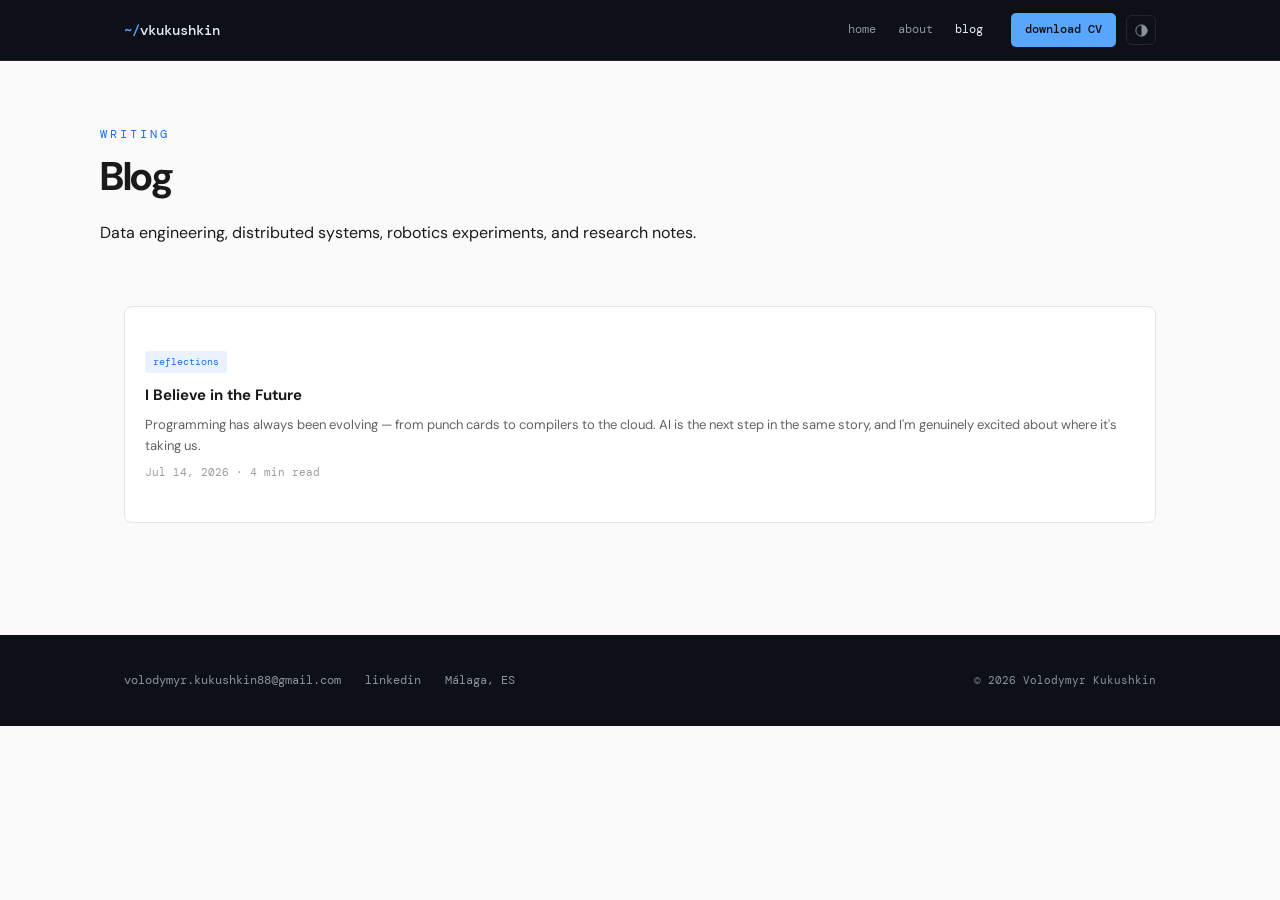
==== blog/index.html @ 997ff1c3 "addinitial page" ====
<!DOCTYPE html>
<html lang="en">
<head>
<meta charset="UTF-8">
<meta name="viewport" content="width=device-width, initial-scale=1.0">
<script>try{var t=localStorage.getItem('theme');if(t)document.documentElement.setAttribute('data-theme',t);}catch(e){}</script>
<title>Blog — Volodymyr Kukushkin</title>
<link rel="preconnect" href="https://fonts.googleapis.com">
<link rel="preconnect" href="https://fonts.gstatic.com" crossorigin>
<link href="https://fonts.googleapis.com/css2?family=DM+Mono:wght@400;500&family=DM+Sans:wght@300;400;500;600;700&display=swap" rel="stylesheet">
<link rel="stylesheet" href="../styles.css">
</head>
<body>

<nav class="nav">
  <div class="container nav-inner">
    <a class="logo" href="../index.html"><span class="tilde">~/</span>vkukushkin</a>
    <div class="nav-links">
      <a href="../index.html">home</a>
      <a href="../about.html">about</a>
      <a href="index.html" class="active">blog</a>
    </div>
    <div class="nav-end">
      <a class="nav-cta" href="../assets/Volodymyr_Kukushkin_CV.pdf" download>download CV</a>
      <button class="theme-toggle" id="themeToggle" type="button" aria-label="Toggle color theme" title="Switch theme">
        <svg width="15" height="15" viewBox="0 0 24 24" fill="none" stroke="currentColor" stroke-width="1.6" stroke-linecap="round" stroke-linejoin="round"><circle cx="12" cy="12" r="9"/><path d="M12 3a9 9 0 0 1 0 18z" fill="currentColor" stroke="none"/></svg>
      </button>
    </div>
  </div>
</nav>

<div class="container about-hero">
  <div class="kicker">WRITING</div>
  <h1>Blog</h1>
  <p class="lede" style="margin-top:12px">Data engineering, distributed systems, robotics experiments, and research notes.</p>
</div>

<div class="container" style="padding-bottom:80px">
  <div class="blog-grid">
    <a class="blog-card real" href="i-believe-in-the-future/index.html">
      <span class="blog-tag">reflections</span>
      <h3>I Believe in the Future</h3>
      <p style="font-size:13px;color:var(--text-2);margin-top:8px;line-height:1.6">Programming has always been evolving — from punch cards to compilers to the cloud. AI is the next step in the same story, and I'm genuinely excited about where it's taking us.</p>
      <div class="date">Jul 14, 2026 · 4 min read</div>
    </a>
  </div>
</div>

<footer class="footer">
  <div class="container footer-inner">
    <a href="mailto:volodymyr.kukushkin88@gmail.com">volodymyr.kukushkin88@gmail.com</a>
    <a href="https://www.linkedin.com/in/volodymyr-kukushkin-88" target="_blank" rel="noopener">linkedin</a>
    <span>Málaga, ES</span>
    <span class="copy">© 2026 Volodymyr Kukushkin</span>
  </div>
</footer>

<script>
document.getElementById('themeToggle').addEventListener('click', function () {
  var n = document.documentElement.getAttribute('data-theme') === 'silver' ? 'dark' : 'silver';
  document.documentElement.setAttribute('data-theme', n);
  try { localStorage.setItem('theme', n); } catch (e) {}
});
</script>

</body>
</html>
---- styles.css ----
/* ============================================
   vkukushkin.dev — Design System
   Fonts: DM Mono (labels/code) + DM Sans (body)
   Aesthetic: terminal-dark hero, clean light body
   ============================================ */

:root {
  --ink: #0d1117;          /* dark surface (hero, nav, footer) */
  --ink-2: #161b22;        /* dark surface raised */
  --ink-border: #21262d;
  --paper: #fafafa;        /* light page bg */
  --card: #ffffff;
  --line: #e6e6e3;
  --line-strong: #cfcfcb;
  --text: #1a1a18;
  --text-2: #62625e;
  --text-3: #9c9c96;
  --text-inv: #e6edf3;
  --text-inv-2: #8b949e;
  --accent: #58a6ff;       /* terminal blue */
  --accent-dark: #1f6feb;
  --accent-soft: #eaf2fd;  /* accent tint (tags, icons) */
  --mono: 'DM Mono', ui-monospace, monospace;
  --sans: 'DM Sans', system-ui, sans-serif;
  --radius: 8px;
  --radius-lg: 14px;
  --maxw: 1080px;
}

/* ============================================
   SILVER theme — same layout, platinum/graphite
   palette. Toggled via data-theme="silver" on <html>.
   Only color values change here; a few structural
   tweaks (hero glow, card top border) live in the
   [data-theme="silver"] rules further down.
   ============================================ */
:root[data-theme="silver"] {
  --ink: #e8eaee;          /* silver surface (hero, nav, footer) */
  --ink-2: #dde0e6;        /* silver raised / grid lines */
  --ink-border: #cfd3da;
  --paper: #f4f5f7;        /* platinum page bg */
  --card: #ffffff;
  --line: #cfd3da;
  --line-strong: #cfd3da;
  --text: #24282f;         /* graphite */
  --text-2: #5a616c;
  --text-3: #9aa0aa;
  --text-inv: #24282f;     /* text on the (now light) hero/nav */
  --text-inv-2: #5a616c;
  --accent: #3d4450;       /* dark steel */
  --accent-dark: #3d4450;
  --accent-soft: #eceef2;
}

* { box-sizing: border-box; margin: 0; padding: 0; }

html { scroll-behavior: smooth; }

body {
  font-family: var(--sans);
  background: var(--paper);
  color: var(--text);
  line-height: 1.6;
  -webkit-font-smoothing: antialiased;
}

.container { max-width: var(--maxw); margin: 0 auto; padding: 0 24px; }

/* ---------- Nav ---------- */
.nav {
  background: var(--ink);
  border-bottom: 1px solid var(--ink-border);
  position: sticky;
  top: 0;
  z-index: 100;
}

.nav-inner {
  display: flex;
  align-items: center;
  gap: 28px;
  height: 60px;
}

.logo {
  font-family: var(--mono);
  font-size: 14px;
  font-weight: 500;
  color: var(--text-inv);
  text-decoration: none;
}

.logo .tilde { color: var(--accent); }

.nav-links {
  display: flex;
  gap: 22px;
  margin-left: auto;
}

.nav-links a {
  font-family: var(--mono);
  font-size: 12px;
  color: var(--text-inv-2);
  text-decoration: none;
  transition: color 0.15s;
}

.nav-links a:hover, .nav-links a.active { color: var(--text-inv); }

.nav-cta {
  font-family: var(--mono);
  font-size: 12px;
  font-weight: 500;
  color: var(--ink);
  background: var(--accent);
  padding: 7px 14px;
  border-radius: 5px;
  text-decoration: none;
  transition: background 0.15s;
}

.nav-cta:hover { background: #79b8ff; }

/* ---------- Hero ---------- */
.hero {
  background: var(--ink);
  position: relative;
  overflow: hidden;
}

.hero::before {
  content: '';
  position: absolute;
  inset: 0;
  background-image:
    linear-gradient(var(--ink-2) 1px, transparent 1px),
    linear-gradient(90deg, var(--ink-2) 1px, transparent 1px);
  background-size: 36px 36px;
  opacity: 0.4;
}

.hero-inner {
  position: relative;
  padding: 84px 0 64px;
}

.hero-kicker {
  font-family: var(--mono);
  font-size: 12px;
  letter-spacing: 3px;
  color: var(--accent);
}

.hero h1 {
  font-size: clamp(40px, 7vw, 64px);
  font-weight: 700;
  color: var(--text-inv);
  letter-spacing: -2px;
  line-height: 1.05;
  margin-top: 16px;
}

.hero .thesis {
  font-size: 17px;
  font-weight: 300;
  color: var(--text-inv-2);
  max-width: 520px;
  margin-top: 18px;
  line-height: 1.7;
}

.hero-ctas { display: flex; gap: 12px; margin-top: 28px; flex-wrap: wrap; }

.btn {
  font-family: var(--mono);
  font-size: 13px;
  padding: 11px 22px;
  border-radius: 6px;
  text-decoration: none;
  transition: all 0.15s;
  display: inline-block;
}

.btn-primary { background: var(--accent); color: var(--ink); font-weight: 500; }
.btn-primary:hover { background: #79b8ff; }
.btn-ghost { border: 1px solid #30363d; color: var(--text-inv); }
.btn-ghost:hover { border-color: var(--accent); color: var(--accent); }

.hero-stats {
  display: flex;
  gap: 40px;
  margin-top: 48px;
  flex-wrap: wrap;
}

.stat .n {
  font-family: var(--mono);
  font-size: 26px;
  font-weight: 500;
  color: var(--text-inv);
}

.stat .l {
  font-size: 12px;
  color: var(--text-inv-2);
  margin-top: 2px;
}

/* ---------- Sections ---------- */
.section { padding: 64px 0; }
.section.tight { padding-top: 0; }

.kicker {
  font-family: var(--mono);
  font-size: 12px;
  letter-spacing: 3px;
  color: var(--accent-dark);
}

.section h2 {
  font-size: 30px;
  font-weight: 700;
  letter-spacing: -1px;
  margin-top: 8px;
}

.section .lede {
  font-size: 15px;
  color: var(--text-2);
  margin-top: 10px;
  max-width: 560px;
}

/* ---------- Interest cards ---------- */
.grid {
  display: grid;
  grid-template-columns: repeat(auto-fit, minmax(220px, 1fr));
  gap: 14px;
  margin-top: 28px;
}

.card {
  background: var(--card);
  border: 1px solid var(--line);
  border-radius: var(--radius);
  padding: 24px 20px;
  transition: border-color 0.15s, transform 0.15s;
}

.card:hover { border-color: var(--accent-dark); transform: translateY(-2px); }

.card .icon {
  width: 40px; height: 40px;
  border-radius: 8px;
  background: var(--accent-soft);
  display: flex; align-items: center; justify-content: center;
  color: var(--accent-dark);
}

.card h3 { font-size: 16px; font-weight: 600; margin-top: 14px; }
.card p { font-size: 13px; color: var(--text-2); margin-top: 6px; line-height: 1.6; }

/* ---------- Career story placeholder ---------- */
.story-slot {
  margin-top: 28px;
  border: 2px dashed var(--line-strong);
  border-radius: var(--radius-lg);
  padding: 48px 32px;
  display: flex;
  align-items: center;
  gap: 24px;
  background: var(--card);
}

.story-slot .note { font-size: 14px; color: var(--text-2); line-height: 1.7; }
.story-slot .note strong { color: var(--text); }

/* ---------- Blog cards ---------- */
.blog-grid {
  display: grid;
  grid-template-columns: repeat(auto-fit, minmax(240px, 1fr));
  gap: 14px;
  margin-top: 28px;
}

.blog-card {
  border: 1px dashed var(--line-strong);
  border-radius: var(--radius);
  padding: 40px 20px;
  text-align: center;
  color: var(--text-3);
}

.blog-card .soon {
  font-family: var(--mono);
  font-size: 12px;
  margin-top: 10px;
}

.blog-card.real {
  border-style: solid;
  border-color: var(--line);
  background: var(--card);
  text-align: left;
  cursor: pointer;
  transition: border-color 0.15s;
}

.blog-card.real:hover { border-color: var(--accent-dark); }

.blog-tag {
  font-family: var(--mono);
  font-size: 10px;
  color: var(--accent-dark);
  background: var(--accent-soft);
  padding: 3px 8px;
  border-radius: 3px;
  display: inline-block;
}

.blog-card.real h3 { font-size: 15px; color: var(--text); margin-top: 10px; }
.blog-card.real .date { font-family: var(--mono); font-size: 11px; margin-top: 8px; }

/* ---------- About page ---------- */
.about-hero { padding: 64px 0 32px; }
.about-hero h1 { font-size: 40px; font-weight: 700; letter-spacing: -1.5px; }

.about-grid {
  display: grid;
  grid-template-columns: 2fr 1fr;
  gap: 40px;
  margin-top: 32px;
}

@media (max-width: 720px) { .about-grid { grid-template-columns: 1fr; } }

.about-text { font-size: 15px; color: var(--text-2); line-height: 1.8; }
.about-text .placeholder {
  border: 2px dashed var(--line-strong);
  border-radius: var(--radius);
  padding: 32px;
  font-family: var(--mono);
  font-size: 13px;
  color: var(--text-3);
  text-align: center;
}

.side-block { margin-bottom: 28px; }
.side-block h3 {
  font-family: var(--mono);
  font-size: 12px;
  letter-spacing: 2px;
  color: var(--text-3);
  font-weight: 500;
}
.side-block .rows { margin-top: 12px; display: flex; flex-direction: column; gap: 8px; }
.side-row { display: flex; justify-content: space-between; font-size: 13px; }
.side-row .k { color: var(--text-2); }
.side-row .v { font-family: var(--mono); font-size: 12px; color: var(--text); }

/* ---------- Blog post page ---------- */
.post-hero { padding: 56px 0 8px; max-width: 780px; }

.post-back {
  font-family: var(--mono);
  font-size: 12px;
  color: var(--text-3);
  text-decoration: none;
}
.post-back:hover { color: var(--accent-dark); }

.post-meta {
  display: flex;
  align-items: center;
  gap: 12px;
  margin-top: 28px;
}

.post-date {
  font-family: var(--mono);
  font-size: 12px;
  color: var(--text-3);
}

.post-hero h1 {
  font-size: clamp(30px, 5vw, 42px);
  font-weight: 700;
  letter-spacing: -1.5px;
  line-height: 1.1;
  margin-top: 14px;
}

.post-banner {
  max-width: 780px;
  padding-top: 28px;
}

.post-banner img {
  display: block;
  width: 100%;
  border: 1px solid var(--line);
  border-radius: var(--radius-lg);
}

/* Show the banner that matches the active theme (default = terminal/blue). */
.post-banner .banner-silver { display: none; }
:root[data-theme="silver"] .post-banner .banner-blue { display: none; }
:root[data-theme="silver"] .post-banner .banner-silver { display: block; }

.post-body {
  max-width: 780px;
  padding-top: 24px;
  padding-bottom: 64px;
}

.post-body p {
  font-size: 16px;
  line-height: 1.85;
  color: var(--text-2);
  margin-top: 20px;
}

.post-body p:first-child { margin-top: 0; }

a.blog-card.real { display: block; text-decoration: none; }

/* Post card with a banner background. The image URLs are supplied per-post
   via inline --card-img-blue / --card-img-silver custom properties, so this
   rule stays post-agnostic. Default = terminal/blue theme (dark overlay,
   light text); silver theme swaps to the light banner + dark text. */
.blog-card.real.banner {
  background-size: cover;
  background-position: center;
  background-image:
    linear-gradient(120deg, rgba(13,17,23,0.86) 28%, rgba(13,17,23,0.30) 100%),
    var(--card-img-blue);
}

.blog-card.real.banner h3 { color: var(--text-inv); }
.blog-card.real.banner .date { color: var(--text-inv-2); }

:root[data-theme="silver"] .blog-card.real.banner {
  background-image:
    linear-gradient(120deg, rgba(255,255,255,0.92) 30%, rgba(255,255,255,0.45) 100%),
    var(--card-img-silver);
}

:root[data-theme="silver"] .blog-card.real.banner h3 { color: var(--text); }
:root[data-theme="silver"] .blog-card.real.banner .date { color: var(--text-3); }

/* ---------- Footer ---------- */
.footer {
  background: var(--ink);
  padding: 36px 0;
  margin-top: 32px;
}

.footer-inner {
  display: flex;
  align-items: center;
  gap: 24px;
  flex-wrap: wrap;
}

.footer a, .footer span {
  font-family: var(--mono);
  font-size: 12px;
  color: var(--text-inv-2);
  text-decoration: none;
}

.footer a:hover { color: var(--accent); }

.footer .copy { margin-left: auto; font-size: 11px; }

/* ---------- Reveal animation ---------- */
.reveal { opacity: 0; transform: translateY(16px); transition: opacity 0.6s, transform 0.6s; }
.reveal.in { opacity: 1; transform: none; }

/* ---------- Theme toggle ---------- */
.nav-end { display: flex; align-items: center; gap: 10px; }

.theme-toggle {
  width: 30px;
  height: 30px;
  border: 1px solid var(--ink-border);
  border-radius: 6px;
  background: transparent;
  color: var(--text-inv-2);
  display: inline-flex;
  align-items: center;
  justify-content: center;
  cursor: pointer;
  transition: color 0.15s, border-color 0.15s;
}

.theme-toggle:hover { color: var(--text-inv); border-color: var(--accent); }

/* ---------- Silver theme — structural tweaks ---------- */
:root[data-theme="silver"] .nav {
  background: rgba(244, 245, 247, 0.92);
  backdrop-filter: blur(8px);
}

:root[data-theme="silver"] .hero {
  background: linear-gradient(160deg, var(--ink) 0%, var(--paper) 70%);
  border-bottom: 1px solid var(--ink-border);
}

:root[data-theme="silver"] .hero::after {
  content: '';
  position: absolute;
  top: -120px;
  right: -80px;
  width: 420px;
  height: 420px;
  border-radius: 50%;
  background: radial-gradient(circle, rgba(255,255,255,0.9) 0%, rgba(255,255,255,0) 65%);
  pointer-events: none;
}

:root[data-theme="silver"] .card { border-top: 3px solid var(--ink-2); }
:root[data-theme="silver"] .card:hover { box-shadow: 0 8px 24px rgba(36, 40, 47, 0.06); }

:root[data-theme="silver"] .blog-card { background: rgba(255, 255, 255, 0.5); }

:root[data-theme="silver"] .btn-ghost {
  border-color: var(--ink-border);
  background: rgba(255, 255, 255, 0.6);
}

:root[data-theme="silver"] .nav-cta:hover,
:root[data-theme="silver"] .btn-primary:hover { background: #4d5563; }

:root[data-theme="silver"] .footer { border-top: 1px solid var(--ink-border); }
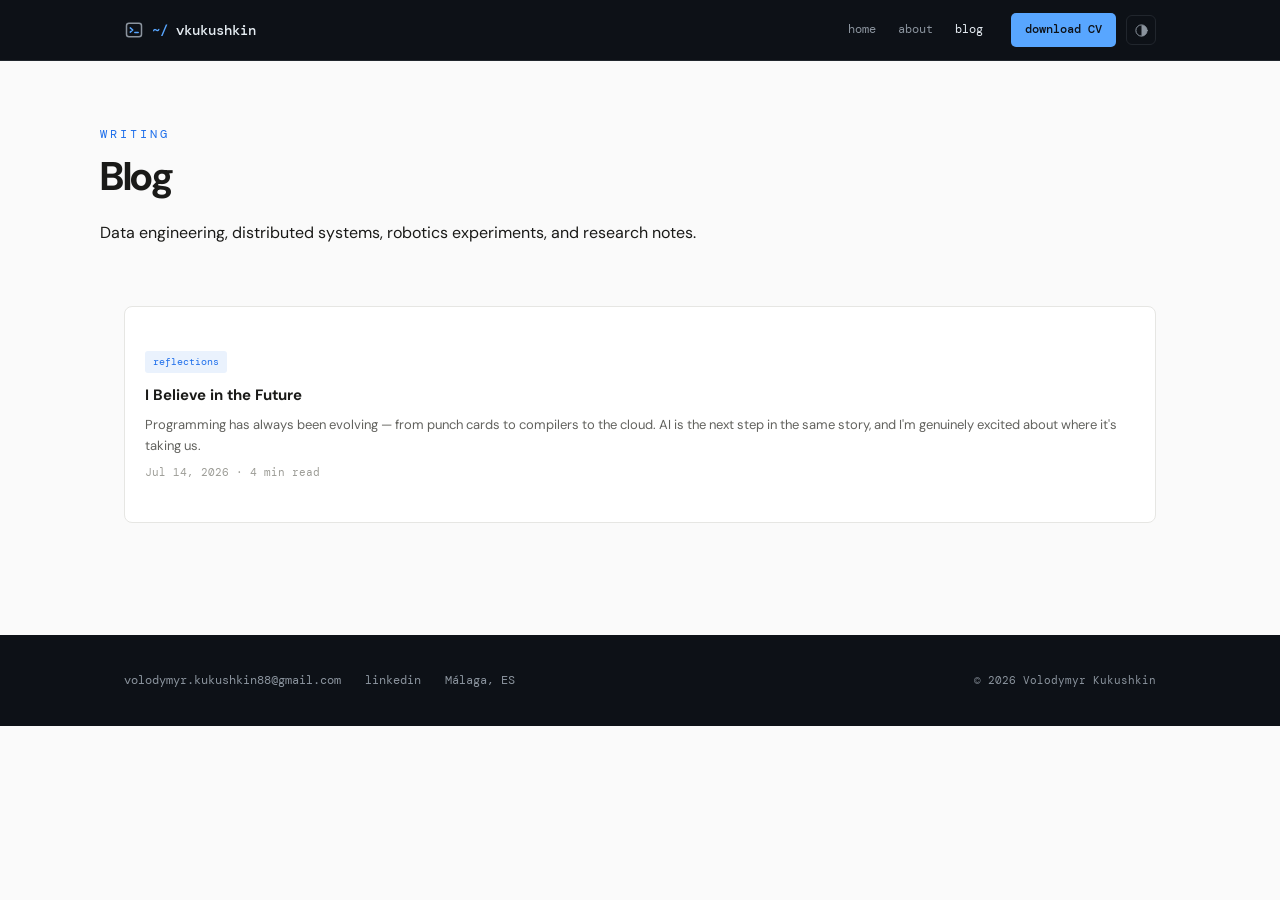
==== commit 507f5af5: "make theme changing dynamical" ====
--- a/blog/index.html
+++ b/blog/index.html
@@ -3,7 +3,7 @@
 <head>
 <meta charset="UTF-8">
 <meta name="viewport" content="width=device-width, initial-scale=1.0">
-<script>try{var t=localStorage.getItem('theme');if(t)document.documentElement.setAttribute('data-theme',t);}catch(e){}</script>
+<script src="../theme.js"></script>
 <title>Blog — Volodymyr Kukushkin</title>
 <link rel="preconnect" href="https://fonts.googleapis.com">
 <link rel="preconnect" href="https://fonts.gstatic.com" crossorigin>
@@ -14,7 +14,13 @@
 
 <nav class="nav">
   <div class="container nav-inner">
-    <a class="logo" href="../index.html"><span class="tilde">~/</span>vkukushkin</a>
+    <a class="logo" href="../index.html">
+      <svg class="logo-mark" width="20" height="20" viewBox="0 0 24 24" fill="none" stroke="currentColor" stroke-width="1.8" stroke-linecap="round" stroke-linejoin="round">
+        <rect x="3" y="4" width="18" height="16" rx="3"/>
+        <path d="M7.5 9.5l3 2.5-3 2.5"/>
+        <path d="M13 15h4"/>
+      </svg>
+      <span class="tilde">~/</span>vkukushkin</a>
     <div class="nav-links">
       <a href="../index.html">home</a>
       <a href="../about.html">about</a>
--- a/styles.css
+++ b/styles.css
@@ -83,6 +83,9 @@
 }
 
 .logo {
+  display: inline-flex;
+  align-items: center;
+  gap: 8px;
   font-family: var(--mono);
   font-size: 14px;
   font-weight: 500;
@@ -91,6 +94,13 @@
 }
 
 .logo .tilde { color: var(--accent); }
+
+.logo-mark {
+  flex-shrink: 0;
+  color: var(--accent);
+}
+
+.logo-mark rect { color: var(--text-inv-2); }
 
 .nav-links {
   display: flex;
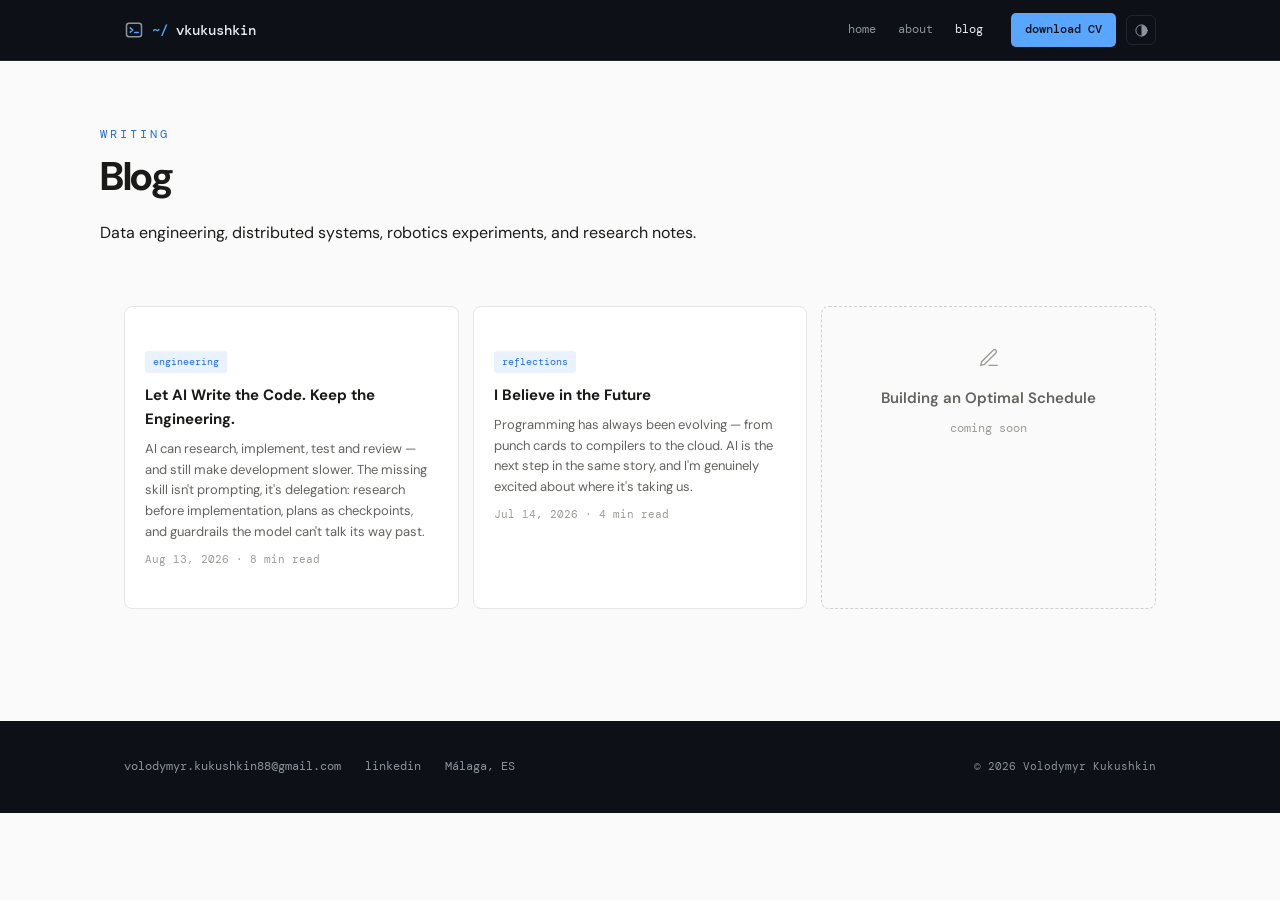
==== commit 60aab161: "added Let AI Write the Code. Keep the Engineering" ====
--- a/blog/index.html
+++ b/blog/index.html
@@ -8,6 +8,7 @@
 <link rel="preconnect" href="https://fonts.googleapis.com">
 <link rel="preconnect" href="https://fonts.gstatic.com" crossorigin>
 <link href="https://fonts.googleapis.com/css2?family=DM+Mono:wght@400;500&family=DM+Sans:wght@300;400;500;600;700&display=swap" rel="stylesheet">
+<link rel="icon" href="../favicon.svg" type="image/svg+xml">
 <link rel="stylesheet" href="../styles.css">
 </head>
 <body>
@@ -27,7 +28,7 @@
       <a href="index.html" class="active">blog</a>
     </div>
     <div class="nav-end">
-      <a class="nav-cta" href="../assets/Volodymyr_Kukushkin_CV.pdf" download>download CV</a>
+      <a class="nav-cta" href="../cv/Volodymyr_Kukushkin_CV.pdf" download>download CV</a>
       <button class="theme-toggle" id="themeToggle" type="button" aria-label="Toggle color theme" title="Switch theme">
         <svg width="15" height="15" viewBox="0 0 24 24" fill="none" stroke="currentColor" stroke-width="1.6" stroke-linecap="round" stroke-linejoin="round"><circle cx="12" cy="12" r="9"/><path d="M12 3a9 9 0 0 1 0 18z" fill="currentColor" stroke="none"/></svg>
       </button>
@@ -43,12 +44,23 @@
 
 <div class="container" style="padding-bottom:80px">
   <div class="blog-grid">
+    <a class="blog-card real" href="let-ai-write-the-code/index.html">
+      <span class="blog-tag">engineering</span>
+      <h3>Let AI Write the Code. Keep the Engineering.</h3>
+      <p style="font-size:13px;color:var(--text-2);margin-top:8px;line-height:1.6">AI can research, implement, test and review — and still make development slower. The missing skill isn't prompting, it's delegation: research before implementation, plans as checkpoints, and guardrails the model can't talk its way past.</p>
+      <div class="date">Aug 13, 2026 · 8 min read</div>
+    </a>
     <a class="blog-card real" href="i-believe-in-the-future/index.html">
       <span class="blog-tag">reflections</span>
       <h3>I Believe in the Future</h3>
       <p style="font-size:13px;color:var(--text-2);margin-top:8px;line-height:1.6">Programming has always been evolving — from punch cards to compilers to the cloud. AI is the next step in the same story, and I'm genuinely excited about where it's taking us.</p>
       <div class="date">Jul 14, 2026 · 4 min read</div>
     </a>
+    <div class="blog-card">
+      <svg width="22" height="22" viewBox="0 0 24 24" fill="none" stroke="currentColor" stroke-width="1.5" stroke-linecap="round"><path d="M12 20h9"/><path d="M16.5 3.5a2.12 2.12 0 0 1 3 3L7 19l-4 1 1-4Z"/></svg>
+      <div class="soon-title">Building an Optimal Schedule</div>
+      <div class="soon">coming soon</div>
+    </div>
   </div>
 </div>
 
--- a/styles.css
+++ b/styles.css
@@ -20,6 +20,7 @@
   --accent: #58a6ff;       /* terminal blue */
   --accent-dark: #1f6feb;
   --accent-soft: #eaf2fd;  /* accent tint (tags, icons) */
+  --accent-glow: 31, 111, 235;  /* accent-dark as RGB, for pulse shadows */
   --mono: 'DM Mono', ui-monospace, monospace;
   --sans: 'DM Sans', system-ui, sans-serif;
   --radius: 8px;
@@ -50,6 +51,7 @@
   --accent: #3d4450;       /* dark steel */
   --accent-dark: #3d4450;
   --accent-soft: #eceef2;
+  --accent-glow: 61, 68, 80;
 }
 
 * { box-sizing: border-box; margin: 0; padding: 0; }
@@ -271,20 +273,130 @@
 .card h3 { font-size: 16px; font-weight: 600; margin-top: 14px; }
 .card p { font-size: 13px; color: var(--text-2); margin-top: 6px; line-height: 1.6; }
 
-/* ---------- Career story placeholder ---------- */
-.story-slot {
+/* ---------- Career story terminal ---------- */
+.term {
   margin-top: 28px;
-  border: 2px dashed var(--line-strong);
-  border-radius: var(--radius-lg);
-  padding: 48px 32px;
-  display: flex;
-  align-items: center;
-  gap: 24px;
-  background: var(--card);
-}
-
-.story-slot .note { font-size: 14px; color: var(--text-2); line-height: 1.7; }
-.story-slot .note strong { color: var(--text); }
+  border: 1px solid var(--ink-border);
+  border-radius: var(--radius);
+  background: var(--ink);
+  overflow: hidden;
+  font-family: var(--mono);
+  cursor: pointer;
+}
+
+.term:focus-visible { outline: 2px solid var(--accent-dark); outline-offset: 3px; }
+
+.term-bar {
+  display: flex; align-items: center; gap: 6px;
+  padding: 9px 14px;
+  border-bottom: 1px solid var(--ink-border);
+  background: var(--ink-2);
+}
+
+.tdot { width: 8px; height: 8px; border-radius: 50%; background: var(--ink-border); }
+
+.term-title {
+  margin-left: 8px;
+  font-size: 11px; letter-spacing: 0.4px;
+  color: var(--text-inv-2);
+}
+
+.term-status {
+  margin-left: auto;
+  font-size: 10px; letter-spacing: 0.6px; text-transform: uppercase;
+  color: var(--text-inv-2);
+}
+.term.running .term-status { color: var(--accent); }
+
+.term-body {
+  padding: 18px 20px 20px;
+  height: 240px;
+  overflow-y: auto;
+  scrollbar-width: thin;
+  scrollbar-color: var(--ink-border) transparent;
+  font-size: 13px;
+  line-height: 1.75;
+}
+
+.term-body::-webkit-scrollbar { width: 6px; }
+.term-body::-webkit-scrollbar-track { background: transparent; }
+.term-body::-webkit-scrollbar-thumb { background: var(--ink-border); border-radius: 3px; }
+
+.term-cmdline { display: flex; align-items: baseline; gap: 8px; flex-wrap: wrap; }
+.term-user { color: var(--accent); }
+.term-sig { color: var(--text-inv-2); }
+.term-typed { color: var(--text-inv); white-space: pre; }
+
+.term-caret {
+  display: inline-block;
+  width: 8px; height: 15px;
+  background: var(--accent);
+  transform: translateY(2px);
+  animation: term-blink 1.1s steps(1) infinite;
+}
+@keyframes term-blink { 0%, 50% { opacity: 1; } 50.01%, 100% { opacity: 0; } }
+
+.term-log { margin-top: 10px; }
+
+.term-row {
+  display: flex; align-items: baseline; gap: 10px;
+  animation: term-in 0.22s ease-out both;
+}
+
+@keyframes term-in { from { opacity: 0; transform: translateY(4px); } to { opacity: 1; transform: none; } }
+
+.term-yr { color: var(--accent); flex-shrink: 0; }
+.term-co { color: var(--text-inv); font-weight: 500; flex-shrink: 0; }
+
+.term-lead {
+  flex: 1 1 auto;
+  min-width: 24px;
+  border-bottom: 1px dotted var(--ink-border);
+  transform: translateY(-4px);
+}
+
+.term-st { flex-shrink: 0; font-size: 12px; color: var(--text-inv-2); }
+.term-st.live { color: var(--accent); font-weight: 500; }
+
+.term-sub {
+  color: var(--text-inv-2);
+  font-size: 12px;
+  padding-left: 18px;
+  margin-bottom: 6px;
+  animation: term-in 0.22s ease-out both;
+}
+.term-sub .br { color: var(--ink-border); margin-right: 6px; }
+.term-sub .mv { color: var(--text-inv); }
+
+.term-spark { color: var(--accent); letter-spacing: 1px; }
+.term-bar-fill { color: var(--accent); letter-spacing: -0.5px; }
+
+.term-final {
+  margin-top: 14px;
+  color: var(--text-inv);
+  animation: term-in 0.22s ease-out both;
+}
+
+.term-cta {
+  color: var(--accent);
+  text-decoration: none;
+  border-bottom: 1px solid transparent;
+  margin-right: 8px;
+  transition: border-color 0.15s;
+}
+.term-cta:hover { border-bottom-color: var(--accent); }
+
+.term-hint {
+  margin-top: 14px;
+  font-size: 11.5px;
+  color: var(--text-inv-2);
+}
+
+@media (max-width: 720px) {
+  .term-body { padding: 14px 14px 16px; font-size: 12px; height: 300px; }
+  .term-co { font-size: 12px; }
+  .term-sub { font-size: 11px; padding-left: 12px; }
+}
 
 /* ---------- Blog cards ---------- */
 .blog-grid {
@@ -300,6 +412,14 @@
   padding: 40px 20px;
   text-align: center;
   color: var(--text-3);
+}
+
+.blog-card .soon-title {
+  font-size: 15px;
+  font-weight: 600;
+  color: var(--text-2);
+  margin-top: 12px;
+  line-height: 1.35;
 }
 
 .blog-card .soon {
@@ -432,6 +552,72 @@
 }
 
 .post-body p:first-child { margin-top: 0; }
+
+.post-body h2 {
+  font-size: 22px;
+  font-weight: 700;
+  letter-spacing: -0.6px;
+  line-height: 1.25;
+  color: var(--text);
+  margin-top: 48px;
+}
+
+.post-body h3 {
+  font-family: var(--mono);
+  font-size: 14px;
+  font-weight: 500;
+  letter-spacing: -0.2px;
+  color: var(--text);
+  margin-top: 32px;
+}
+
+.post-body h2 + p,
+.post-body h3 + p { margin-top: 12px; }
+
+.post-body ul {
+  margin-top: 16px;
+  padding-left: 20px;
+  list-style: none;
+}
+
+.post-body ul li {
+  position: relative;
+  font-size: 16px;
+  line-height: 1.75;
+  color: var(--text-2);
+  margin-top: 8px;
+}
+
+.post-body ul li::before {
+  content: "–";
+  position: absolute;
+  left: -20px;
+  color: var(--accent-dark);
+}
+
+.post-body blockquote {
+  margin-top: 20px;
+  padding: 4px 0 4px 18px;
+  border-left: 2px solid var(--accent-dark);
+}
+
+.post-body blockquote p {
+  font-family: var(--mono);
+  font-size: 14px;
+  line-height: 1.7;
+  color: var(--text-3);
+  margin-top: 6px;
+}
+
+.post-body blockquote p:first-child { margin-top: 0; }
+
+.post-body strong { color: var(--text); font-weight: 600; }
+
+.post-body hr {
+  border: 0;
+  border-top: 1px dashed var(--line-strong);
+  margin-top: 44px;
+}
 
 a.blog-card.real { display: block; text-decoration: none; }
 
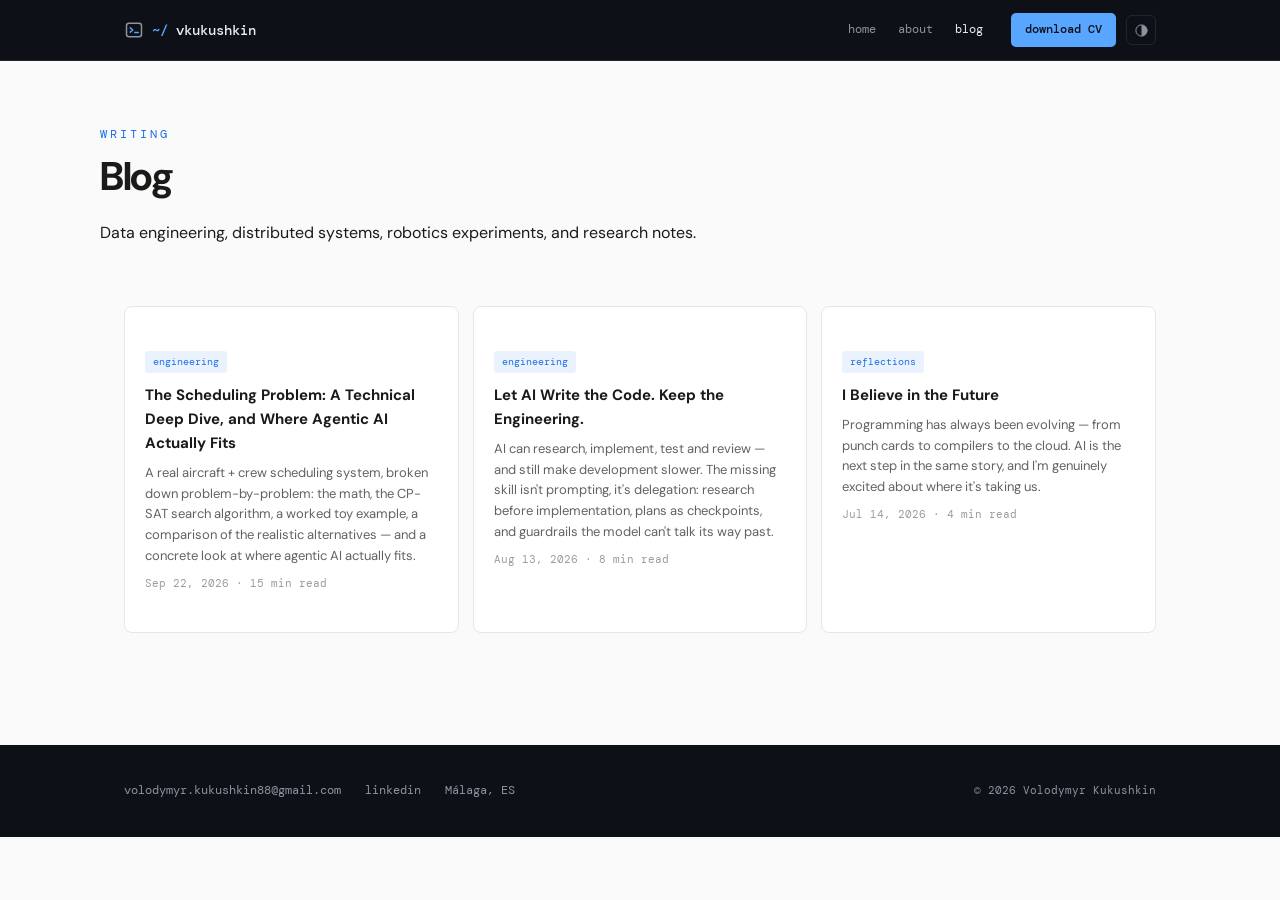
==== commit b5c2647b: "Added opt/sched article" ====
--- a/blog/index.html
+++ b/blog/index.html
@@ -44,6 +44,12 @@
 
 <div class="container" style="padding-bottom:80px">
   <div class="blog-grid">
+    <a class="blog-card real" href="scheduling-and-agentic-ai/index.html">
+      <span class="blog-tag">engineering</span>
+      <h3>The Scheduling Problem: A Technical Deep Dive, and Where Agentic AI Actually Fits</h3>
+      <p style="font-size:13px;color:var(--text-2);margin-top:8px;line-height:1.6">A real aircraft + crew scheduling system, broken down problem-by-problem: the math, the CP-SAT search algorithm, a worked toy example, a comparison of the realistic alternatives — and a concrete look at where agentic AI actually fits.</p>
+      <div class="date">Sep 22, 2026 · 15 min read</div>
+    </a>
     <a class="blog-card real" href="let-ai-write-the-code/index.html">
       <span class="blog-tag">engineering</span>
       <h3>Let AI Write the Code. Keep the Engineering.</h3>
@@ -56,11 +62,6 @@
       <p style="font-size:13px;color:var(--text-2);margin-top:8px;line-height:1.6">Programming has always been evolving — from punch cards to compilers to the cloud. AI is the next step in the same story, and I'm genuinely excited about where it's taking us.</p>
       <div class="date">Jul 14, 2026 · 4 min read</div>
     </a>
-    <div class="blog-card">
-      <svg width="22" height="22" viewBox="0 0 24 24" fill="none" stroke="currentColor" stroke-width="1.5" stroke-linecap="round"><path d="M12 20h9"/><path d="M16.5 3.5a2.12 2.12 0 0 1 3 3L7 19l-4 1 1-4Z"/></svg>
-      <div class="soon-title">Building an Optimal Schedule</div>
-      <div class="soon">coming soon</div>
-    </div>
   </div>
 </div>
 
--- a/styles.css
+++ b/styles.css
@@ -619,6 +619,78 @@
   margin-top: 44px;
 }
 
+.post-body ol {
+  margin-top: 16px;
+  padding-left: 20px;
+}
+
+.post-body ol li {
+  font-size: 16px;
+  line-height: 1.75;
+  color: var(--text-2);
+  margin-top: 8px;
+}
+
+.post-body code {
+  font-family: var(--mono);
+  font-size: 0.88em;
+  color: var(--text);
+  background: var(--accent-soft);
+  padding: 1px 5px;
+  border-radius: 4px;
+}
+
+.post-body pre {
+  margin-top: 20px;
+  padding: 18px 20px;
+  background: var(--ink);
+  border: 1px solid var(--ink-border);
+  border-radius: var(--radius);
+  overflow-x: auto;
+}
+
+.post-body pre code {
+  background: none;
+  padding: 0;
+  color: var(--text-inv);
+  font-size: 13px;
+  line-height: 1.7;
+  white-space: pre;
+}
+
+.post-body .table-scroll {
+  margin-top: 20px;
+  overflow-x: auto;
+}
+
+.post-body table {
+  width: 100%;
+  min-width: 640px;
+  border-collapse: collapse;
+  font-size: 13px;
+}
+
+.post-body th,
+.post-body td {
+  border: 1px solid var(--line);
+  padding: 10px 12px;
+  text-align: left;
+  vertical-align: top;
+  line-height: 1.55;
+}
+
+.post-body th {
+  font-family: var(--mono);
+  font-size: 11px;
+  letter-spacing: 0.02em;
+  text-transform: uppercase;
+  color: var(--text-3);
+  background: var(--accent-soft);
+  white-space: nowrap;
+}
+
+.post-body td { color: var(--text-2); }
+
 a.blog-card.real { display: block; text-decoration: none; }
 
 /* Post card with a banner background. The image URLs are supplied per-post
@@ -638,7 +710,7 @@
 
 :root[data-theme="silver"] .blog-card.real.banner {
   background-image:
-    linear-gradient(120deg, rgba(255,255,255,0.92) 30%, rgba(255,255,255,0.45) 100%),
+    linear-gradient(120deg, rgba(255,255,255,0.92) 50%, rgba(255,255,255,0.45) 100%),
     var(--card-img-silver);
 }
 
@@ -693,6 +765,39 @@
 
 .theme-toggle:hover { color: var(--text-inv); border-color: var(--accent); }
 
+/* ---------- Nav — narrow screens ----------
+   The nav is a single non-wrapping row, so on small screens the CTA and theme
+   toggle used to be pushed past the right edge. Tighten the spacing, then drop
+   the CTA down to just "CV" when there still isn't room. */
+@media (max-width: 720px) {
+  .nav-inner { gap: 14px; }
+  .nav-links { gap: 14px; }
+  .nav-links a { font-size: 11px; }
+  .nav-end { gap: 8px; }
+  .nav-cta { padding: 6px 10px; }
+  .logo { font-size: 13px; }
+}
+
+@media (max-width: 560px) {
+  .container { padding: 0 16px; }
+  .nav-inner { gap: 10px; }
+  .nav-links { gap: 12px; }
+  .nav-cta {
+    font-size: 0;               /* hide "download CV" … */
+    padding: 6px 9px;
+  }
+  .nav-cta::after {
+    content: 'CV';              /* … and show a short label instead */
+    font-size: 12px;
+  }
+  .logo .tilde { display: none; }
+}
+
+@media (max-width: 380px) {
+  .nav-links a { font-size: 10.5px; }
+  .nav-links { gap: 10px; }
+}
+
 /* ---------- Silver theme — structural tweaks ---------- */
 :root[data-theme="silver"] .nav {
   background: rgba(244, 245, 247, 0.92);
@@ -719,7 +824,9 @@
 :root[data-theme="silver"] .card { border-top: 3px solid var(--ink-2); }
 :root[data-theme="silver"] .card:hover { box-shadow: 0 8px 24px rgba(36, 40, 47, 0.06); }
 
-:root[data-theme="silver"] .blog-card { background: rgba(255, 255, 255, 0.5); }
+/* background-color, not the shorthand — the shorthand would reset the
+   background-size/position that .blog-card.real.banner relies on. */
+:root[data-theme="silver"] .blog-card { background-color: rgba(255, 255, 255, 0.5); }
 
 :root[data-theme="silver"] .btn-ghost {
   border-color: var(--ink-border);
